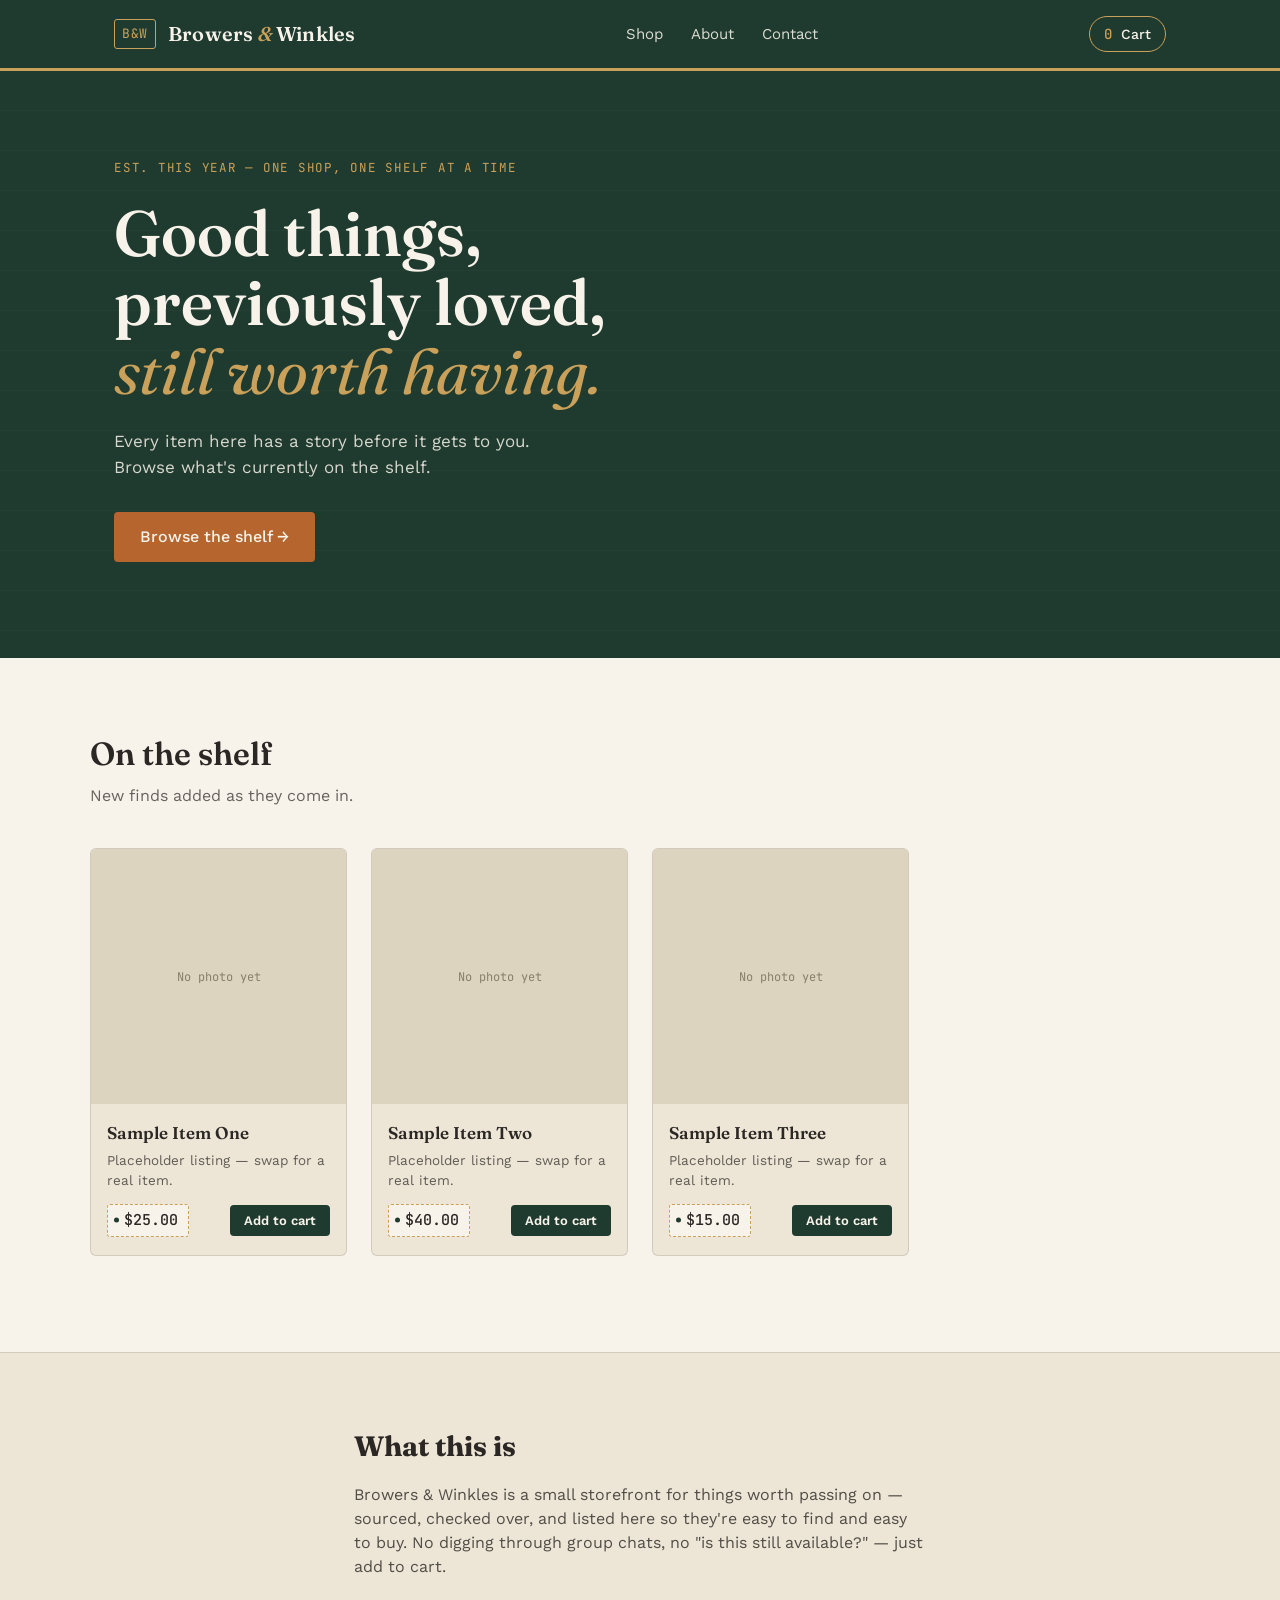
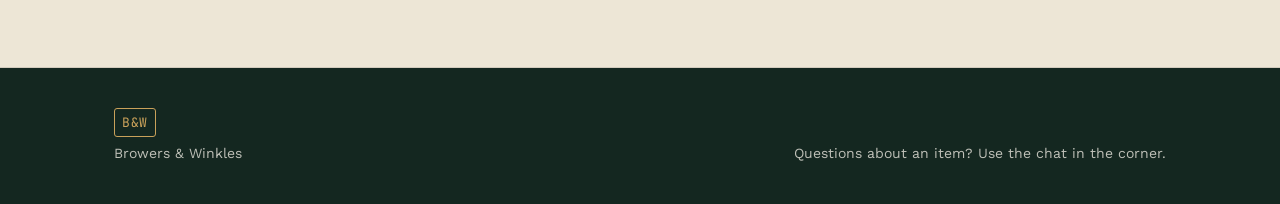
==== index.html @ 8c56afb1 "Rename index-5.html to index.html" ====
<!DOCTYPE html>
<html lang="en">
<head>
<meta charset="UTF-8">
<meta name="viewport" content="width=device-width, initial-scale=1.0">
<title>Browers & Winkles</title>
<link rel="preconnect" href="https://fonts.googleapis.com">
<link rel="preconnect" href="https://fonts.gstatic.com" crossorigin>
<link href="https://fonts.googleapis.com/css2?family=Fraunces:opsz,wght@9..144,400;9..144,600;9..144,700&family=Work+Sans:wght@400;500;600&family=JetBrains+Mono:wght@500&display=swap" rel="stylesheet">
<link rel="stylesheet" href="style.css">
</head>
<body>

<header class="site-header">
  <div class="wrap header-inner">
    <a class="brand" href="/">
      <span class="brand-mark">B&amp;W</span>
      <span class="brand-name">Browers <em>&amp;</em> Winkles</span>
    </a>
    <nav class="main-nav">
      <a href="#shop">Shop</a>
      <a href="#about">About</a>
      <a href="#contact">Contact</a>
    </nav>
    <button class="cart-btn" aria-label="View cart">
      <span class="cart-count">0</span> Cart
    </button>
  </div>
</header>

<section class="hero">
  <div class="wrap hero-inner">
    <p class="eyebrow">Est. this year &mdash; one shop, one shelf at a time</p>
    <h1>Good things,<br>previously loved,<br><span class="hero-accent">still worth having.</span></h1>
    <p class="hero-sub">Every item here has a story before it gets to you. Browse what's currently on the shelf.</p>
    <a href="#shop" class="btn-primary">Browse the shelf &rarr;</a>
  </div>
</section>

<main id="shop" class="wrap shop-section">
  <div class="section-heading">
    <h2>On the shelf</h2>
    <p>New finds added as they come in.</p>
  </div>

  <div class="product-grid" id="product-grid">
    <!-- Product cards are generated from products.js -->
  </div>
</main>

<section id="about" class="about-section">
  <div class="wrap about-inner">
    <h2>What this is</h2>
    <p>Browers &amp; Winkles is a small storefront for things worth passing on &mdash; sourced, checked over, and listed here so they're easy to find and easy to buy. No digging through group chats, no "is this still available?" &mdash; just add to cart.</p>
  </div>
</section>

<footer id="contact" class="site-footer">
  <div class="wrap footer-inner">
    <div>
      <span class="brand-mark small">B&amp;W</span>
      <p>Browers &amp; Winkles</p>
    </div>
    <p class="footer-note">Questions about an item? Use the chat in the corner.</p>
  </div>
</footer>

<script src="products.js"></script>
<script src="app.js"></script>
</body>
</html>
---- style.css ----
/* ---- Tokens ---- */
:root {
  --green: #1F3A2E;
  --green-deep: #142720;
  --cream: #EDE6D6;
  --cream-light: #F7F3EA;
  --rust: #B5652D;
  --rust-dark: #93511F;
  --ink: #2B2724;
  --brass: #C9A15A;
  --line: rgba(43,39,36,0.14);

  --font-display: "Fraunces", serif;
  --font-body: "Work Sans", sans-serif;
  --font-tag: "JetBrains Mono", monospace;
}

* { box-sizing: border-box; }
html { scroll-behavior: smooth; }

body {
  margin: 0;
  background: var(--cream-light);
  color: var(--ink);
  font-family: var(--font-body);
  line-height: 1.5;
}

.wrap {
  max-width: 1100px;
  margin: 0 auto;
  padding: 0 24px;
}

a { color: inherit; }

/* ---- Header ---- */
.site-header {
  background: var(--green);
  color: var(--cream-light);
  position: sticky;
  top: 0;
  z-index: 10;
  border-bottom: 3px solid var(--brass);
}

.header-inner {
  display: flex;
  align-items: center;
  justify-content: space-between;
  padding-top: 16px;
  padding-bottom: 16px;
}

.brand {
  display: flex;
  align-items: center;
  gap: 12px;
  text-decoration: none;
}

.brand-mark {
  font-family: var(--font-tag);
  font-size: 13px;
  letter-spacing: 0.05em;
  border: 1.5px solid var(--brass);
  color: var(--brass);
  padding: 4px 7px;
  border-radius: 3px;
}

.brand-mark.small { display: inline-block; margin-bottom: 6px; }

.brand-name {
  font-family: var(--font-display);
  font-weight: 600;
  font-size: 20px;
  letter-spacing: 0.01em;
}

.brand-name em { font-style: italic; color: var(--brass); }

.main-nav {
  display: flex;
  gap: 28px;
  font-size: 15px;
}

.main-nav a {
  text-decoration: none;
  opacity: 0.88;
  transition: opacity 0.15s ease;
}
.main-nav a:hover { opacity: 1; }

.cart-btn {
  font-family: var(--font-body);
  font-size: 14px;
  font-weight: 500;
  background: transparent;
  border: 1.5px solid var(--brass);
  color: var(--cream-light);
  padding: 8px 14px;
  border-radius: 20px;
  cursor: pointer;
  transition: background 0.15s ease;
}
.cart-btn:hover { background: rgba(201,161,90,0.15); }

.cart-count {
  font-family: var(--font-tag);
  color: var(--brass);
  margin-right: 4px;
}

/* ---- Hero ---- */
.hero {
  background: var(--green);
  color: var(--cream-light);
  padding: 88px 0 96px;
  position: relative;
  overflow: hidden;
}

.hero::before {
  content: "";
  position: absolute;
  inset: 0;
  background-image: repeating-linear-gradient(
    transparent, transparent 39px, rgba(237,230,214,0.05) 40px
  );
  pointer-events: none;
}

.hero-inner { position: relative; }

.eyebrow {
  font-family: var(--font-tag);
  font-size: 12.5px;
  letter-spacing: 0.06em;
  text-transform: uppercase;
  color: var(--brass);
  margin: 0 0 20px;
}

.hero h1 {
  font-family: var(--font-display);
  font-weight: 600;
  font-size: clamp(38px, 6vw, 64px);
  line-height: 1.08;
  margin: 0 0 24px;
  max-width: 720px;
}

.hero-accent { color: var(--brass); font-style: italic; font-weight: 400; }

.hero-sub {
  font-size: 17px;
  max-width: 460px;
  opacity: 0.85;
  margin: 0 0 32px;
}

.btn-primary {
  display: inline-block;
  background: var(--rust);
  color: var(--cream-light);
  font-weight: 500;
  text-decoration: none;
  padding: 13px 26px;
  border-radius: 4px;
  transition: background 0.15s ease, transform 0.15s ease;
}
.btn-primary:hover { background: var(--rust-dark); transform: translateY(-1px); }

/* ---- Shop section ---- */
.shop-section { padding: 72px 0 96px; }

.section-heading { margin-bottom: 40px; }

.section-heading h2 {
  font-family: var(--font-display);
  font-size: 32px;
  font-weight: 600;
  margin: 0 0 6px;
}

.section-heading p { margin: 0; opacity: 0.7; }

.product-grid {
  display: grid;
  grid-template-columns: repeat(auto-fill, minmax(240px, 1fr));
  gap: 28px 24px;
}

/* Product card */
.product-card {
  background: var(--cream);
  border-radius: 6px;
  overflow: hidden;
  position: relative;
  border: 1px solid var(--line);
  transition: transform 0.18s ease, box-shadow 0.18s ease;
}

.product-card:hover {
  transform: translateY(-3px);
  box-shadow: 0 10px 24px rgba(43,39,36,0.12);
}

.product-photo {
  aspect-ratio: 1 / 1;
  background: #ddd4bf;
  display: flex;
  align-items: center;
  justify-content: center;
  font-family: var(--font-tag);
  font-size: 12px;
  color: #8a7f68;
  overflow: hidden;
}

.product-photo img { width: 100%; height: 100%; object-fit: cover; display: block; }

.product-info { padding: 16px 16px 18px; }

.product-name {
  font-family: var(--font-display);
  font-weight: 600;
  font-size: 17px;
  margin: 0 0 4px;
}

.product-desc {
  font-size: 13.5px;
  opacity: 0.72;
  margin: 0 0 14px;
  min-height: 34px;
}

.product-footer {
  display: flex;
  align-items: center;
  justify-content: space-between;
}

/* Price tag signature element */
.price-tag {
  position: relative;
  font-family: var(--font-tag);
  font-size: 15px;
  font-weight: 500;
  background: var(--cream-light);
  border: 1.5px dashed var(--brass);
  border-radius: 3px;
  padding: 4px 10px 4px 16px;
  color: var(--ink);
}

.price-tag::before {
  content: "";
  position: absolute;
  left: 6px;
  top: 50%;
  transform: translateY(-50%);
  width: 5px;
  height: 5px;
  border-radius: 50%;
  background: var(--green);
}

.add-btn {
  font-family: var(--font-body);
  font-size: 13px;
  font-weight: 600;
  background: var(--green);
  color: var(--cream-light);
  border: none;
  padding: 8px 14px;
  border-radius: 4px;
  cursor: pointer;
  transition: background 0.15s ease;
}
.add-btn:hover { background: var(--green-deep); }

/* ---- About ---- */
.about-section {
  background: var(--cream);
  border-top: 1px solid var(--line);
  border-bottom: 1px solid var(--line);
  padding: 72px 0;
}

.about-inner { max-width: 620px; }

.about-section h2 {
  font-family: var(--font-display);
  font-size: 28px;
  margin: 0 0 16px;
}

.about-section p { opacity: 0.8; font-size: 16px; }

/* ---- Footer ---- */
.site-footer {
  background: var(--green-deep);
  color: var(--cream-light);
  padding: 40px 0;
}

.footer-inner {
  display: flex;
  justify-content: space-between;
  align-items: flex-end;
  flex-wrap: wrap;
  gap: 16px;
}

.footer-inner p { margin: 0; opacity: 0.75; font-size: 14px; }

.footer-note { font-size: 13px; }

/* ---- Responsive ---- */
@media (max-width: 640px) {
  .main-nav { display: none; }
  .hero { padding: 64px 0 72px; }
}

/* ---- Reduced motion ---- */
@media (prefers-reduced-motion: reduce) {
  html { scroll-behavior: auto; }
  .product-card, .btn-primary, .cart-btn, .add-btn { transition: none; }
}

/* ---- Focus visibility ---- */
a:focus-visible, button:focus-visible {
  outline: 2px solid var(--rust);
  outline-offset: 2px;
}
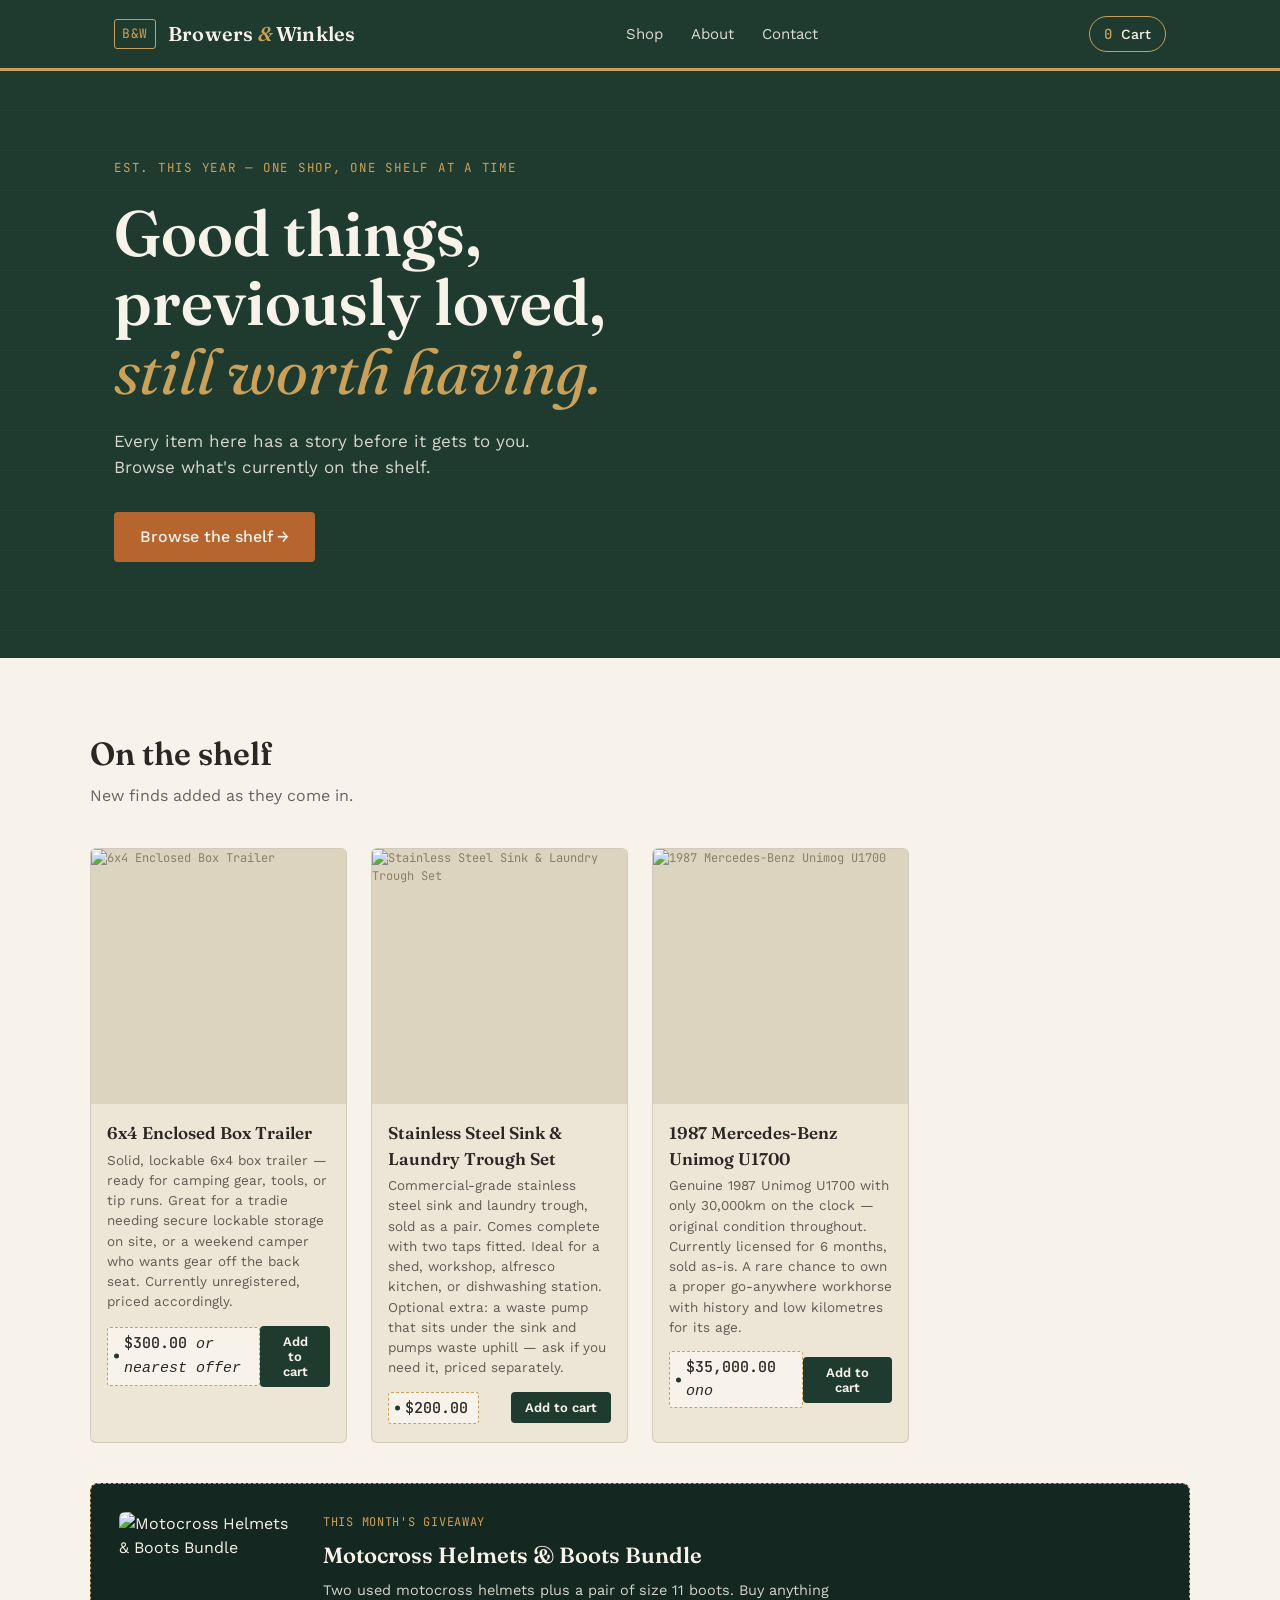
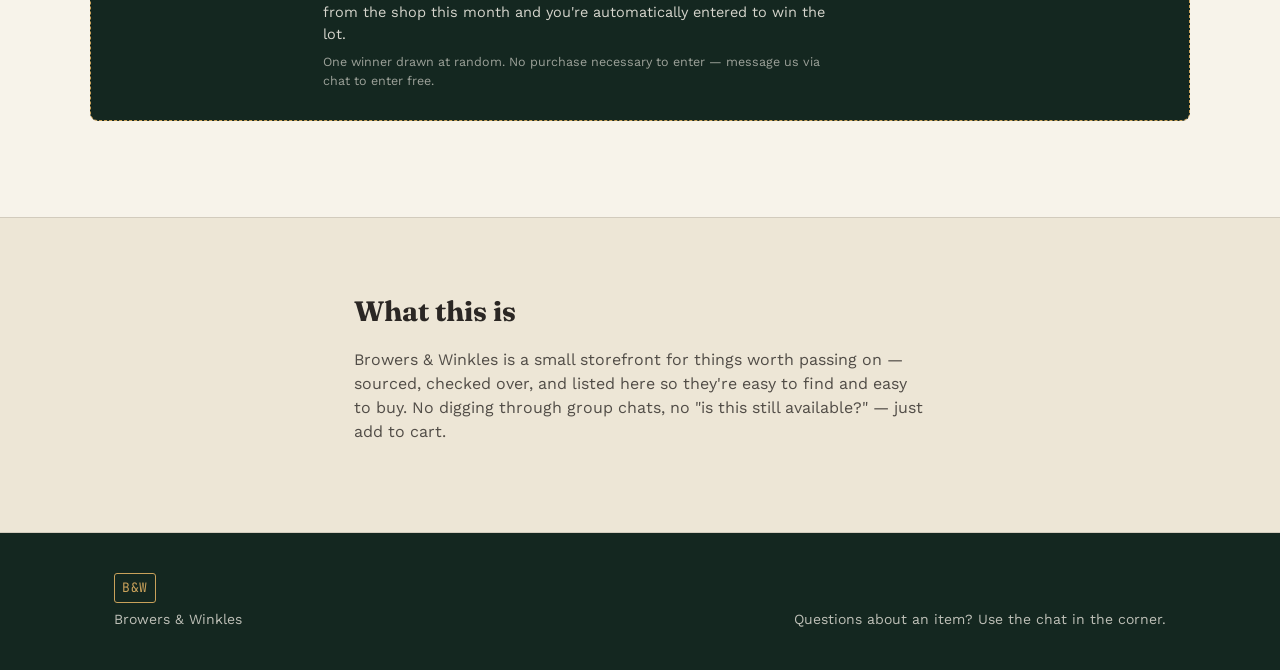
==== commit ff1fc271: "Add files via upload" ====
--- a/index.html
+++ b/index.html
@@ -46,6 +46,10 @@
   <div class="product-grid" id="product-grid">
     <!-- Product cards are generated from products.js -->
   </div>
+
+  <div class="giveaway-banner" id="giveaway-banner">
+    <!-- Giveaway content generated from products.js -->
+  </div>
 </main>
 
 <section id="about" class="about-section">
--- a/style.css
+++ b/style.css
@@ -283,6 +283,63 @@
 }
 .add-btn:hover { background: var(--green-deep); }
 
+/* ---- Giveaway banner ---- */
+.giveaway-banner {
+  margin-top: 40px;
+  background: var(--green-deep);
+  color: var(--cream-light);
+  border-radius: 8px;
+  border: 1.5px dashed var(--brass);
+  padding: 28px;
+  display: grid;
+  grid-template-columns: 180px 1fr;
+  gap: 24px;
+  align-items: center;
+}
+
+.giveaway-photo {
+  aspect-ratio: 1 / 1;
+  border-radius: 6px;
+  overflow: hidden;
+}
+
+.giveaway-photo img { width: 100%; height: 100%; object-fit: cover; display: block; }
+
+.giveaway-label {
+  font-family: var(--font-tag);
+  font-size: 12px;
+  letter-spacing: 0.06em;
+  text-transform: uppercase;
+  color: var(--brass);
+  display: block;
+  margin-bottom: 8px;
+}
+
+.giveaway-info h3 {
+  font-family: var(--font-display);
+  font-size: 22px;
+  font-weight: 600;
+  margin: 0 0 8px;
+}
+
+.giveaway-info p {
+  margin: 0 0 8px;
+  opacity: 0.85;
+  font-size: 14.5px;
+  max-width: 520px;
+}
+
+.giveaway-fine-print {
+  font-size: 12.5px !important;
+  opacity: 0.6 !important;
+  margin-bottom: 0 !important;
+}
+
+@media (max-width: 560px) {
+  .giveaway-banner { grid-template-columns: 1fr; }
+  .giveaway-photo { max-width: 220px; }
+}
+
 /* ---- About ---- */
 .about-section {
   background: var(--cream);
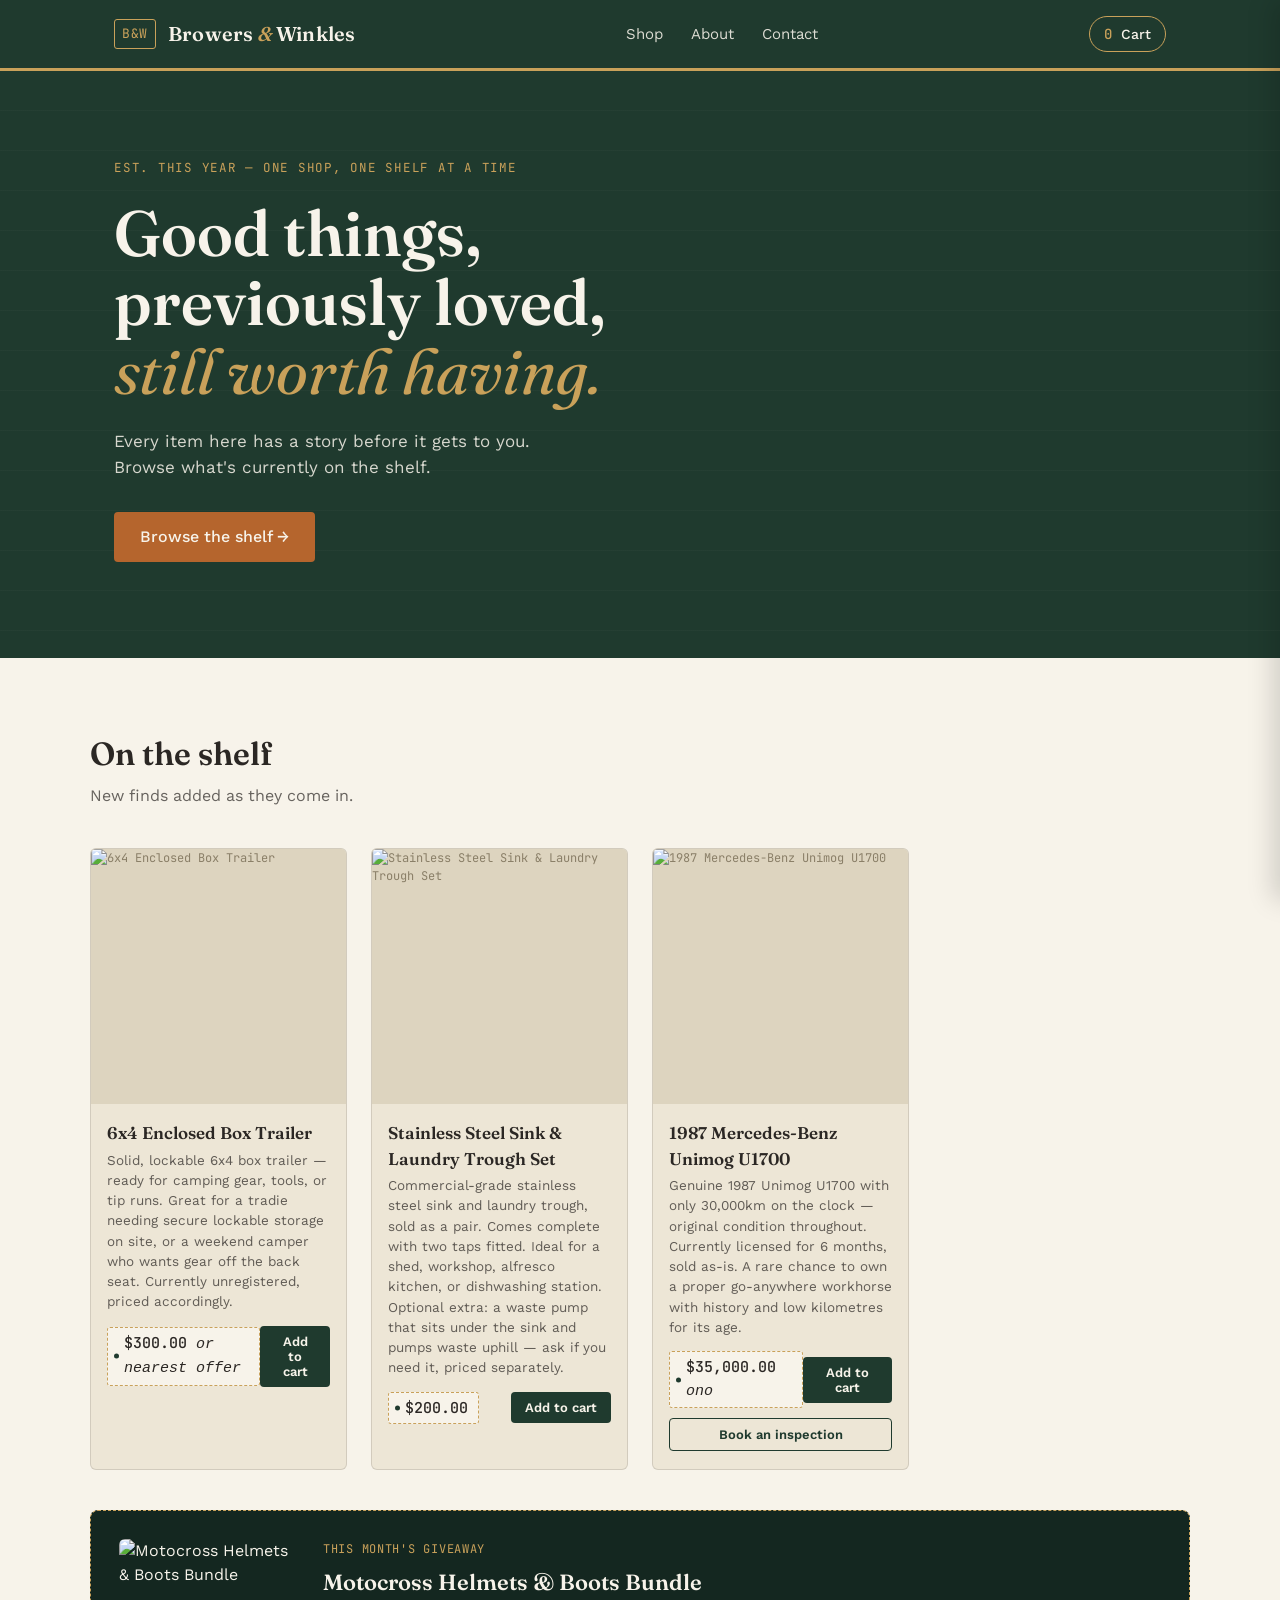
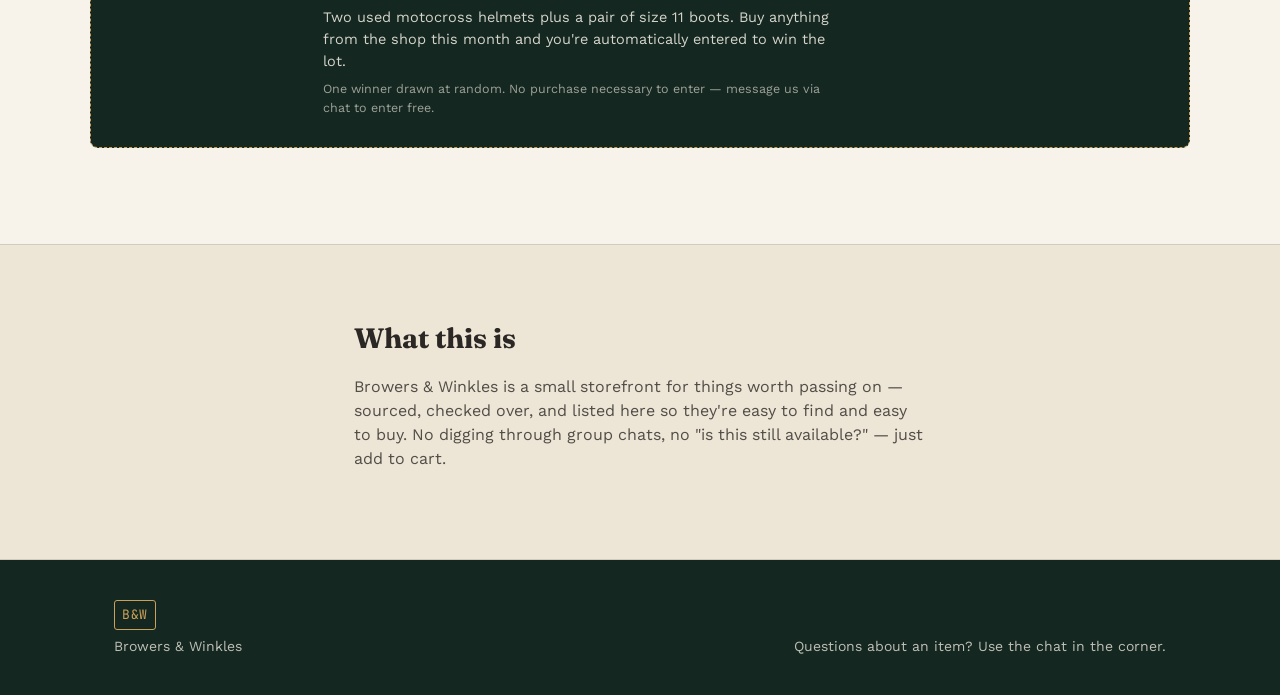
==== commit 16779100: "Add files via upload" ====
--- a/index.html
+++ b/index.html
@@ -69,6 +69,37 @@
   </div>
 </footer>
 
+<!-- Cart drawer -->
+<div class="cart-overlay" id="cart-overlay"></div>
+<aside class="cart-drawer" id="cart-drawer" aria-hidden="true">
+  <div class="cart-drawer-header">
+    <h2>Your cart</h2>
+    <button class="cart-close" id="cart-close" aria-label="Close cart">&times;</button>
+  </div>
+  <div class="cart-items" id="cart-items">
+    <!-- Cart line items rendered here -->
+  </div>
+  <div class="cart-footer">
+    <div class="cart-subtotal-row">
+      <span>Subtotal</span>
+      <span id="cart-subtotal">$0.00</span>
+    </div>
+    <button class="btn-primary cart-checkout-btn" id="checkout-btn">Checkout</button>
+  </div>
+</aside>
+
+<!-- Booking modal -->
+<div class="modal-overlay" id="booking-overlay"></div>
+<div class="booking-modal" id="booking-modal" aria-hidden="true">
+  <div class="booking-modal-header">
+    <h2>Book an inspection</h2>
+    <button class="cart-close" id="booking-close" aria-label="Close">&times;</button>
+  </div>
+  <div class="booking-modal-body" id="booking-modal-body">
+    <!-- Populated by JS -->
+  </div>
+</div>
+
 <script src="products.js"></script>
 <script src="app.js"></script>
 </body>
--- a/style.css
+++ b/style.css
@@ -283,6 +283,306 @@
 }
 .add-btn:hover { background: var(--green-deep); }
 
+.book-inspection-btn {
+  display: block;
+  width: 100%;
+  margin-top: 10px;
+  font-family: var(--font-body);
+  font-size: 13px;
+  font-weight: 600;
+  background: transparent;
+  color: var(--green);
+  border: 1.5px solid var(--green);
+  padding: 8px 0;
+  border-radius: 4px;
+  cursor: pointer;
+  transition: background 0.15s ease, color 0.15s ease;
+}
+.book-inspection-btn:hover { background: var(--green); color: var(--cream-light); }
+
+/* ---- Booking modal ---- */
+.modal-overlay {
+  position: fixed;
+  inset: 0;
+  background: rgba(20,18,16,0.5);
+  opacity: 0;
+  visibility: hidden;
+  transition: opacity 0.2s ease;
+  z-index: 30;
+}
+.modal-overlay.open { opacity: 1; visibility: visible; }
+
+.booking-modal {
+  position: fixed;
+  top: 50%;
+  left: 50%;
+  transform: translate(-50%, -48%) scale(0.97);
+  width: min(480px, 90vw);
+  max-height: 85vh;
+  overflow-y: auto;
+  background: var(--cream-light);
+  color: var(--ink);
+  border-radius: 8px;
+  box-shadow: 0 20px 50px rgba(0,0,0,0.25);
+  opacity: 0;
+  visibility: hidden;
+  transition: opacity 0.2s ease, transform 0.2s ease;
+  z-index: 31;
+}
+.booking-modal.open {
+  opacity: 1;
+  visibility: visible;
+  transform: translate(-50%, -50%) scale(1);
+}
+
+.booking-modal-header {
+  display: flex;
+  align-items: center;
+  justify-content: space-between;
+  padding: 20px 24px;
+  background: var(--green);
+  color: var(--cream-light);
+  border-radius: 8px 8px 0 0;
+}
+
+.booking-modal-header h2 {
+  font-family: var(--font-display);
+  font-size: 19px;
+  font-weight: 600;
+  margin: 0;
+}
+
+.booking-modal-body { padding: 22px 24px 28px; }
+
+.booking-intro { margin: 0 0 16px; font-size: 14.5px; }
+
+.booking-day-grid {
+  display: grid;
+  grid-template-columns: repeat(auto-fill, minmax(100px, 1fr));
+  gap: 8px;
+  margin-bottom: 18px;
+}
+
+.booking-day {
+  font-family: var(--font-tag);
+  font-size: 12.5px;
+  background: var(--cream);
+  border: 1px solid var(--line);
+  border-radius: 4px;
+  padding: 8px 6px;
+  cursor: pointer;
+  transition: background 0.15s ease, border-color 0.15s ease;
+}
+.booking-day:hover { border-color: var(--brass); }
+.booking-day.selected {
+  background: var(--green);
+  color: var(--cream-light);
+  border-color: var(--green);
+}
+
+.booking-email-step label {
+  display: block;
+  font-size: 13px;
+  margin-bottom: 6px;
+  opacity: 0.75;
+}
+
+.booking-email-step input {
+  width: 100%;
+  padding: 10px 12px;
+  border: 1px solid var(--line);
+  border-radius: 4px;
+  font-family: var(--font-body);
+  font-size: 14px;
+  margin-bottom: 12px;
+  box-sizing: border-box;
+}
+
+.booking-confirm-btn {
+  width: 100%;
+  border: none;
+  cursor: pointer;
+  font-family: var(--font-body);
+}
+
+.booking-status {
+  font-size: 13px;
+  margin: 10px 0 0;
+  color: var(--rust-dark);
+}
+
+.booking-success {
+  font-size: 15px;
+  line-height: 1.6;
+}
+
+.booking-loading, .booking-error {
+  font-size: 14px;
+  opacity: 0.75;
+}
+
+/* ---- Cart drawer ---- */
+.cart-overlay {
+  position: fixed;
+  inset: 0;
+  background: rgba(20,18,16,0.5);
+  opacity: 0;
+  visibility: hidden;
+  transition: opacity 0.2s ease;
+  z-index: 20;
+}
+
+.cart-overlay.open {
+  opacity: 1;
+  visibility: visible;
+}
+
+.cart-drawer {
+  position: fixed;
+  top: 0;
+  right: 0;
+  height: 100%;
+  width: min(400px, 100%);
+  background: var(--cream-light);
+  color: var(--ink);
+  box-shadow: -8px 0 24px rgba(0,0,0,0.15);
+  transform: translateX(100%);
+  transition: transform 0.25s ease;
+  z-index: 21;
+  display: flex;
+  flex-direction: column;
+}
+
+.cart-drawer.open { transform: translateX(0); }
+
+.cart-drawer-header {
+  display: flex;
+  align-items: center;
+  justify-content: space-between;
+  padding: 20px 24px;
+  border-bottom: 1px solid var(--line);
+  background: var(--green);
+  color: var(--cream-light);
+}
+
+.cart-drawer-header h2 {
+  font-family: var(--font-display);
+  font-size: 20px;
+  font-weight: 600;
+  margin: 0;
+}
+
+.cart-close {
+  background: none;
+  border: none;
+  color: var(--cream-light);
+  font-size: 26px;
+  line-height: 1;
+  cursor: pointer;
+  padding: 0 4px;
+}
+
+.cart-items {
+  flex: 1;
+  overflow-y: auto;
+  padding: 16px 24px;
+}
+
+.cart-empty {
+  opacity: 0.65;
+  font-size: 14.5px;
+  margin-top: 24px;
+}
+
+.cart-line {
+  display: flex;
+  gap: 14px;
+  padding: 16px 0;
+  border-bottom: 1px solid var(--line);
+}
+
+.cart-line:first-child { padding-top: 4px; }
+
+.cart-line-photo {
+  width: 64px;
+  height: 64px;
+  flex-shrink: 0;
+  border-radius: 4px;
+  overflow: hidden;
+  background: #ddd4bf;
+}
+
+.cart-line-photo img { width: 100%; height: 100%; object-fit: cover; display: block; }
+
+.cart-line-info { flex: 1; }
+
+.cart-line-name {
+  font-family: var(--font-display);
+  font-weight: 600;
+  font-size: 15px;
+  margin: 0 0 2px;
+}
+
+.cart-line-price {
+  font-size: 13px;
+  opacity: 0.65;
+  margin: 0 0 8px;
+}
+
+.cart-line-qty {
+  display: flex;
+  align-items: center;
+  gap: 10px;
+  font-family: var(--font-tag);
+  font-size: 13px;
+}
+
+.qty-btn {
+  width: 24px;
+  height: 24px;
+  border-radius: 4px;
+  border: 1px solid var(--line);
+  background: var(--cream);
+  cursor: pointer;
+  font-size: 14px;
+  line-height: 1;
+}
+.qty-btn:hover { background: var(--brass); color: var(--cream-light); }
+
+.cart-remove {
+  margin-left: auto;
+  background: none;
+  border: none;
+  color: var(--rust);
+  font-size: 12.5px;
+  text-decoration: underline;
+  cursor: pointer;
+  font-family: var(--font-body);
+}
+
+.cart-footer {
+  padding: 20px 24px;
+  border-top: 1px solid var(--line);
+  background: var(--cream);
+}
+
+.cart-subtotal-row {
+  display: flex;
+  justify-content: space-between;
+  font-family: var(--font-tag);
+  font-size: 16px;
+  margin-bottom: 14px;
+}
+
+.cart-checkout-btn {
+  display: block;
+  width: 100%;
+  text-align: center;
+  border: none;
+  cursor: pointer;
+  font-family: var(--font-body);
+}
+
 /* ---- Giveaway banner ---- */
 .giveaway-banner {
   margin-top: 40px;
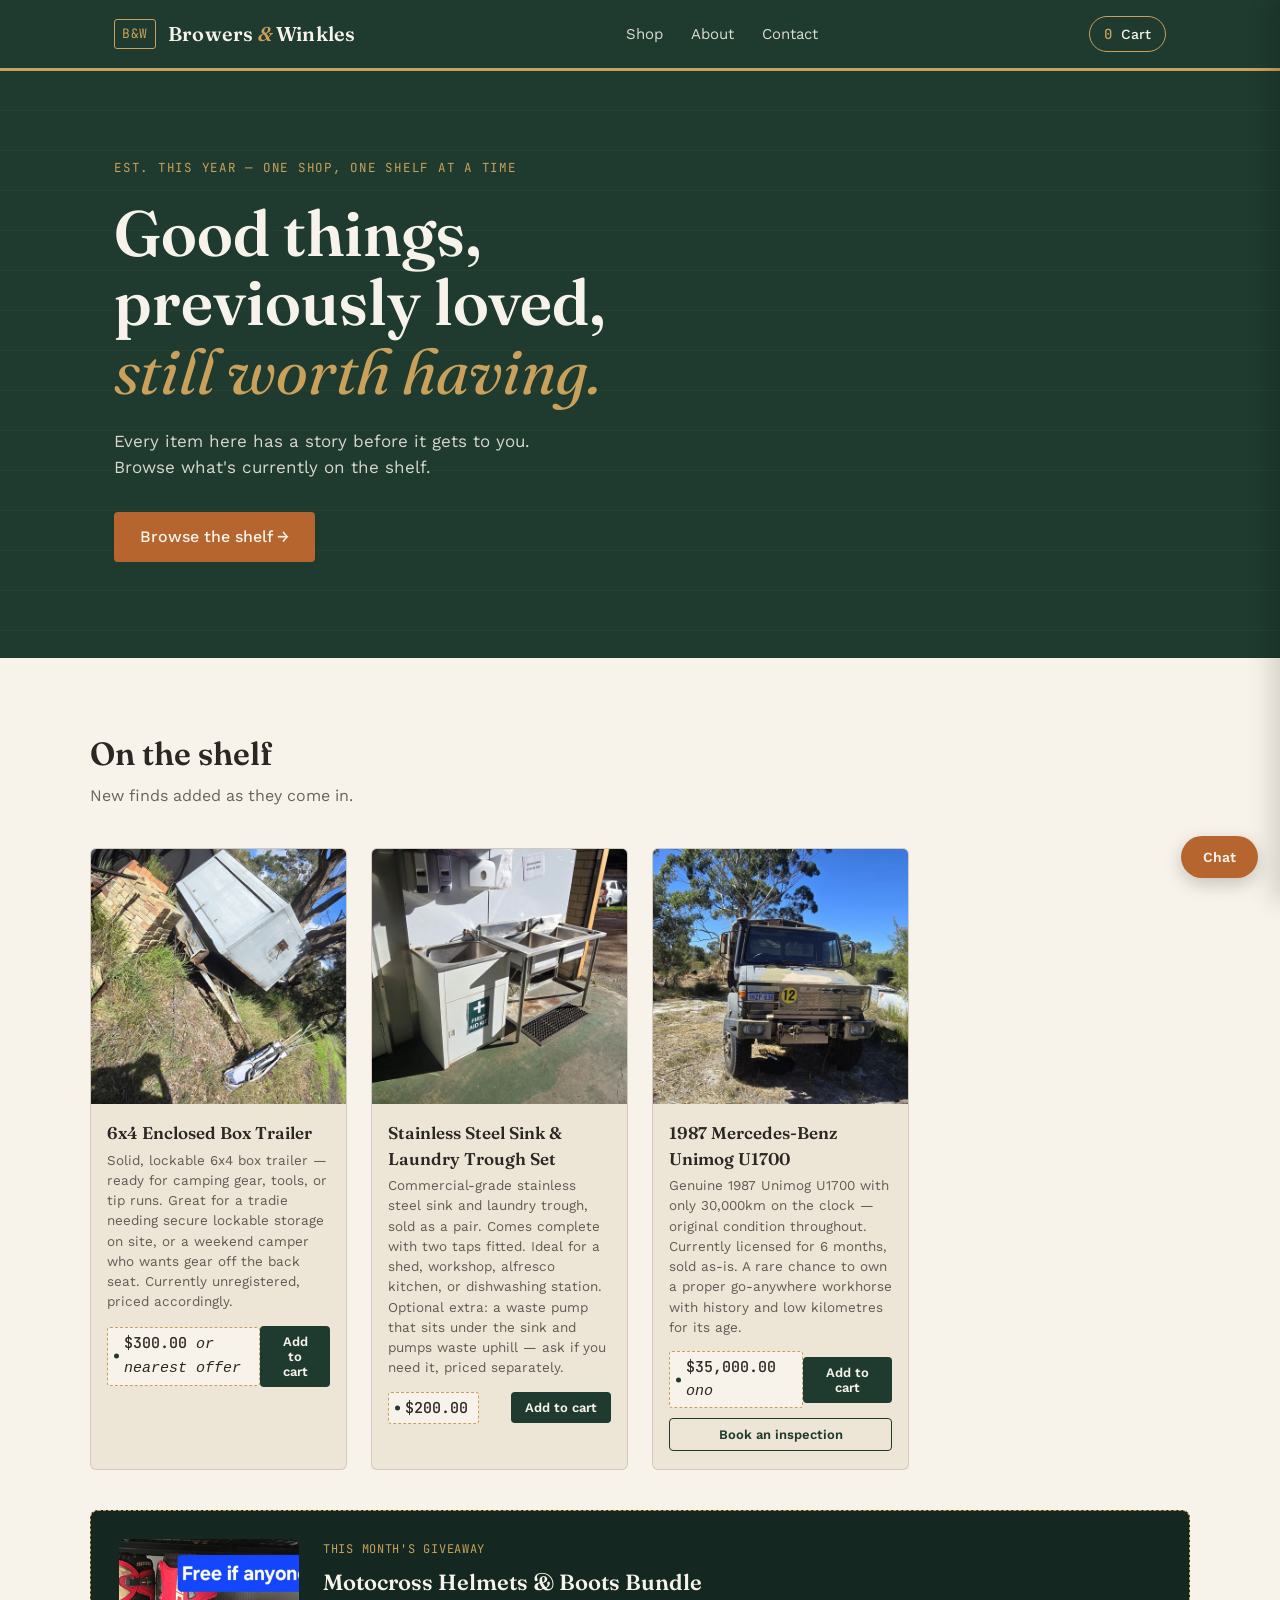
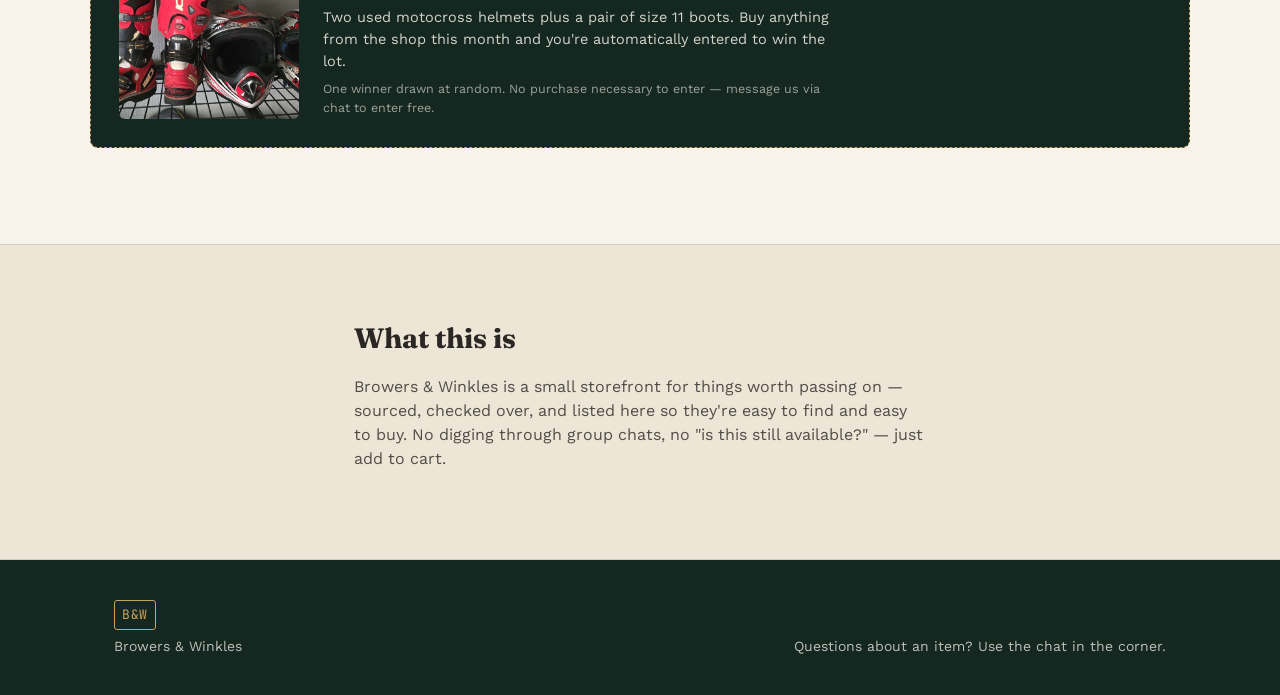
==== commit 57601083: "Add files via upload" ====
--- a/index.html
+++ b/index.html
@@ -100,6 +100,24 @@
   </div>
 </div>
 
+<!-- Chat widget -->
+<button class="chat-bubble" id="chat-bubble" aria-label="Open chat">
+  <span>Chat</span>
+</button>
+<div class="chat-panel" id="chat-panel" aria-hidden="true">
+  <div class="chat-panel-header">
+    <h2>Ask us anything</h2>
+    <button class="cart-close" id="chat-close" aria-label="Close chat">&times;</button>
+  </div>
+  <div class="chat-messages" id="chat-messages">
+    <div class="chat-msg chat-msg-bot">Hi! Ask me about anything on the shelf, the giveaway, or booking a Unimog inspection.</div>
+  </div>
+  <form class="chat-input-row" id="chat-form">
+    <input type="text" id="chat-input" placeholder="Type a message..." autocomplete="off">
+    <button type="submit">Send</button>
+  </form>
+</div>
+
 <script src="products.js"></script>
 <script src="app.js"></script>
 </body>
--- a/style.css
+++ b/style.css
@@ -299,6 +299,128 @@
   transition: background 0.15s ease, color 0.15s ease;
 }
 .book-inspection-btn:hover { background: var(--green); color: var(--cream-light); }
+
+/* ---- Chat widget ---- */
+.chat-bubble {
+  position: fixed;
+  bottom: 22px;
+  right: 22px;
+  background: var(--rust);
+  color: var(--cream-light);
+  border: none;
+  border-radius: 30px;
+  padding: 13px 22px;
+  font-family: var(--font-body);
+  font-weight: 600;
+  font-size: 14px;
+  cursor: pointer;
+  box-shadow: 0 6px 18px rgba(0,0,0,0.2);
+  z-index: 25;
+  transition: background 0.15s ease, transform 0.15s ease;
+}
+.chat-bubble:hover { background: var(--rust-dark); transform: translateY(-1px); }
+
+.chat-panel {
+  position: fixed;
+  bottom: 22px;
+  right: 22px;
+  width: min(340px, 90vw);
+  height: min(460px, 70vh);
+  background: var(--cream-light);
+  border-radius: 10px;
+  box-shadow: 0 12px 32px rgba(0,0,0,0.25);
+  display: flex;
+  flex-direction: column;
+  overflow: hidden;
+  opacity: 0;
+  visibility: hidden;
+  transform: translateY(12px);
+  transition: opacity 0.2s ease, transform 0.2s ease;
+  z-index: 26;
+}
+.chat-panel.open {
+  opacity: 1;
+  visibility: visible;
+  transform: translateY(0);
+}
+
+.chat-panel-header {
+  background: var(--green);
+  color: var(--cream-light);
+  padding: 14px 18px;
+  display: flex;
+  align-items: center;
+  justify-content: space-between;
+}
+
+.chat-panel-header h2 {
+  font-family: var(--font-display);
+  font-size: 16px;
+  font-weight: 600;
+  margin: 0;
+}
+
+.chat-messages {
+  flex: 1;
+  overflow-y: auto;
+  padding: 16px;
+  display: flex;
+  flex-direction: column;
+  gap: 10px;
+}
+
+.chat-msg {
+  font-size: 13.5px;
+  line-height: 1.5;
+  padding: 9px 12px;
+  border-radius: 10px;
+  max-width: 85%;
+}
+
+.chat-msg-bot {
+  background: var(--cream);
+  align-self: flex-start;
+  border: 1px solid var(--line);
+}
+
+.chat-msg-user {
+  background: var(--green);
+  color: var(--cream-light);
+  align-self: flex-end;
+}
+
+.chat-input-row {
+  display: flex;
+  border-top: 1px solid var(--line);
+  background: var(--cream);
+}
+
+.chat-input-row input {
+  flex: 1;
+  border: none;
+  background: transparent;
+  padding: 12px 14px;
+  font-family: var(--font-body);
+  font-size: 13.5px;
+  outline: none;
+}
+
+.chat-input-row button {
+  border: none;
+  background: var(--rust);
+  color: var(--cream-light);
+  font-family: var(--font-body);
+  font-weight: 600;
+  font-size: 13px;
+  padding: 0 18px;
+  cursor: pointer;
+}
+.chat-input-row button:hover { background: var(--rust-dark); }
+
+@media (max-width: 420px) {
+  .chat-panel { right: 12px; bottom: 12px; width: calc(100vw - 24px); }
+  .chat-bubble { right: 12px; bottom: 12px; }
+}
 
 /* ---- Booking modal ---- */
 .modal-overlay {
